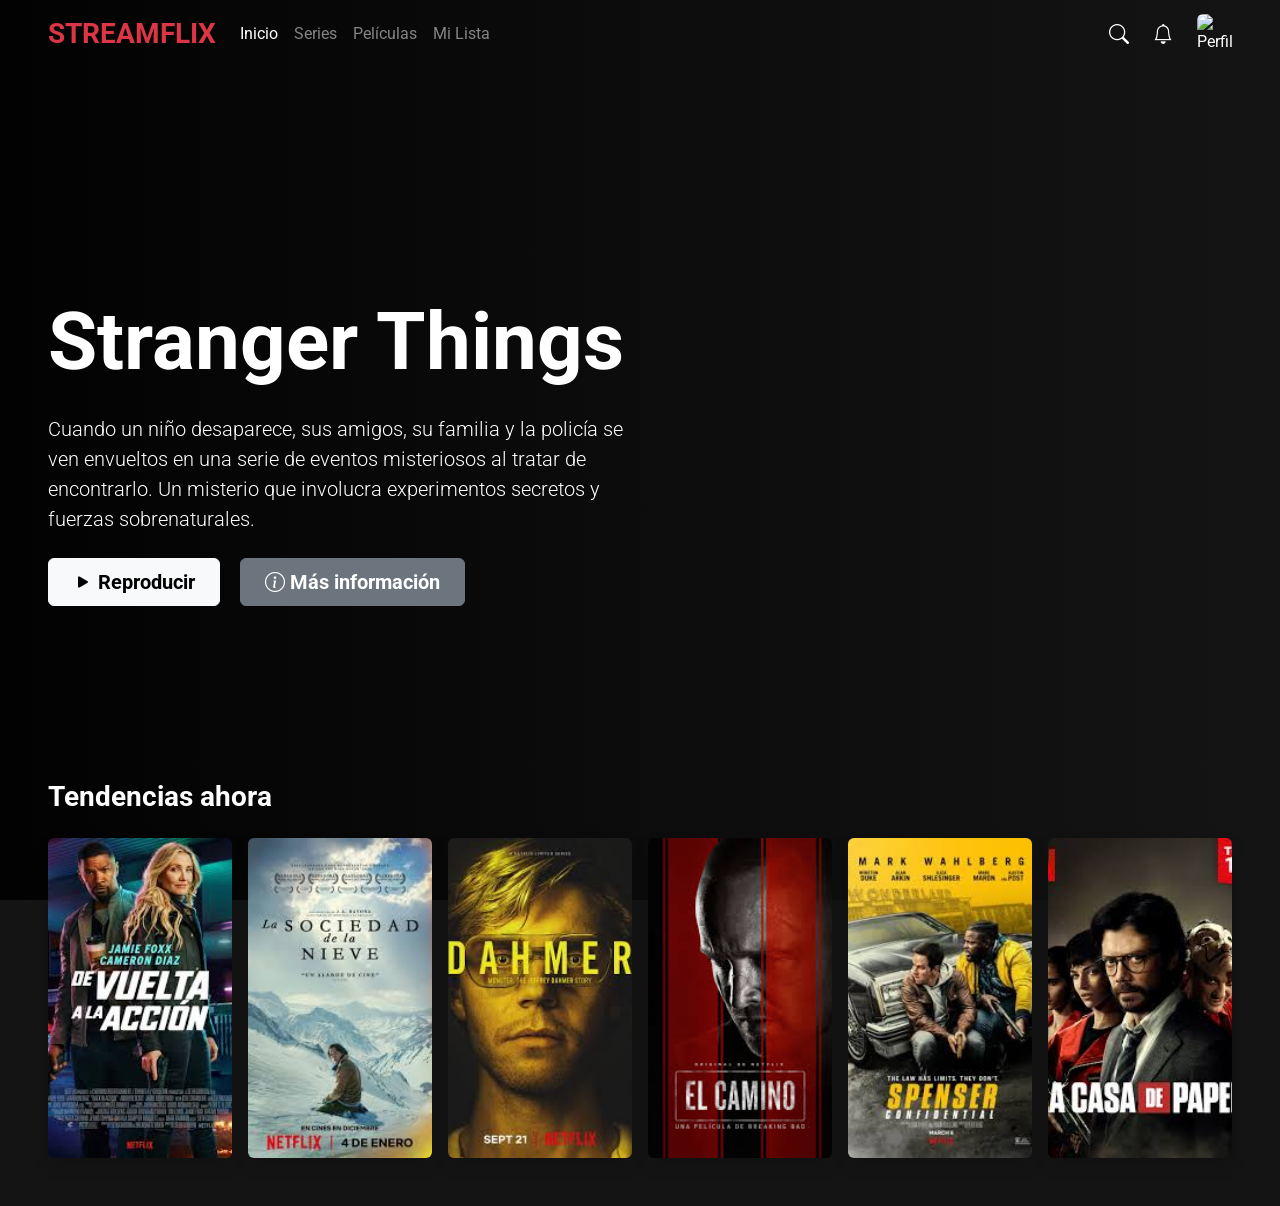
==== 02_streamflix/index.html @ e416805e "." ====
<!DOCTYPE html>
<html lang="es">

<head>
    <meta charset="UTF-8">
    <meta name="viewport" content="width=device-width, initial-scale=1.0">
    <!-- Nombre del autor/a -->
    <title>StreamFlix - Tu plataforma de streaming</title>

    <link href="https://cdn.jsdelivr.net/npm/bootstrap@5.3.2/dist/css/bootstrap.min.css" rel="stylesheet">
    <link rel="stylesheet" href="https://cdn.jsdelivr.net/npm/bootstrap-icons@1.11.1/font/bootstrap-icons.css">
    <link href="https://fonts.googleapis.com/css2?family=Roboto:wght@400;700&display=swap" rel="stylesheet">
    <link rel="stylesheet" href="static/css/style.css">
</head>

<body>
    <nav class="navbar navbar-expand-lg fixed-top barra-oscura">

        <div class="container-fluid px-5">

            <a class="navbar-brand text-danger fw-bold fs-3" href="#">STREAMFLIX</a>
            <button class="navbar-toggler bg-light" type="button" data-bs-toggle="collapse"
                data-bs-target="#menuPrincipal">
                <span class="navbar-toggler-icon"></span>
            </button>
            <div class="collapse navbar-collapse" id="menuPrincipal">
                <ul class="navbar-nav me-auto mb-2 mb-lg-0">
                    <li class="nav-item"><a class="nav-link text-white" href="#">Inicio</a></li>
                    <li class="nav-item"><a class="nav-link text-white-50" href="#">Series</a></li>
                    <li class="nav-item"><a class="nav-link text-white-50" href="#">Películas</a></li>
                    <li class="nav-item"><a class="nav-link text-white-50" href="#">Mi Lista</a></li>
                </ul>
                <div class="d-flex align-items-center text-white gap-4">
                    <i class="bi bi-search fs-5" style="cursor: pointer;"></i>
                    <i class="bi bi-bell fs-5" style="cursor: pointer;"></i>
                    <img src="https://upload.wikimedia.org/wikipedia/commons/0/0b/Netflix-avatar.png" alt="Perfil"
                        width="35" class="rounded" style="cursor: pointer;">
                </div>

            </div>

        </div>

    </nav>

    <header class="hero-portada vh-100 d-flex align-items-center text-white">

        <div class="container-fluid px-5">
            <h1 class="display-1 fw-bold mb-4">Stranger Things</h1>

            <p class="lead w-50 d-none d-md-block mb-4">
                Cuando un niño desaparece, sus amigos, su familia y la policía se ven envueltos en una serie de eventos
                misteriosos al tratar de encontrarlo. Un misterio que involucra experimentos secretos y fuerzas
                sobrenaturales.
            </p>
            <div class="botones-hero">
                <button class="btn btn-light px-4 py-2 me-3 fs-5 fw-bold">
                    <i class="bi bi-play-fill"></i> Reproducir
                </button>
                <button class="btn btn-secondary px-4 py-2 fs-5 fw-bold bg-opacity-50">
                    <i class="bi bi-info-circle"></i> Más información
                </button>
            </div>

        </div>

    </header>

    <main class="container-fluid px-5 seccion-catalogo mb-5">
        <h3 class="text-white mb-4 fw-bold">Tendencias ahora</h3>

        <div class="row g-3">
            <div class="col-6 col-md-4 col-lg-2">
                <div class="card bg-transparent border-0 tarjeta-pelicula">
                    <img src="static/images/image.png" alt="acción"
                        class="card-img rounded-2 shadow" alt="Póster">
                </div>
            </div>
            <div class="col-6 col-md-4 col-lg-2">
                <div class="card bg-transparent border-0 tarjeta-pelicula">
                    <img src="static/images/nieve.png"
                        class="card-img rounded-2 shadow" alt="Póster">
                </div>
            </div>
            <div class="col-6 col-md-4 col-lg-2">
                <div class="card bg-transparent border-0 tarjeta-pelicula">
                    <img src="static/images/dahmer.png"
                        class="card-img rounded-2 shadow" alt="Póster">
                </div>
            </div>
            <div class="col-6 col-md-4 col-lg-2">
                <div class="card bg-transparent border-0 tarjeta-pelicula">
                    <img src="static/images/camino.png"
                        class="card-img rounded-2 shadow" alt="Póster">
                </div>
            </div>
            <div class="col-6 col-md-4 col-lg-2">
                <div class="card bg-transparent border-0 tarjeta-pelicula">
                    <img src="static/images/spenser.png"
                        class="card-img rounded-2 shadow" alt="Póster">
                </div>
            </div>
            <div class="col-6 col-md-4 col-lg-2">
                <div class="card bg-transparent border-0 tarjeta-pelicula">
                    <img src="static/images/papel.png"
                        class="card-img rounded-2 shadow" alt="Póster">
                </div>
            </div>
        </div>


    </main>

    <script src="https://cdn.jsdelivr.net/npm/bootstrap@5.3.2/dist/js/bootstrap.bundle.min.js"></script>

    <script>
        const navbar = document.querySelector('.barra-oscura');

        window.addEventListener('scroll', () => {
            if (window.scrollY > 50) {
                navbar.classList.add('navbar-scrolled');
            } else {
                navbar.classList.remove('navbar-scrolled');
            }
        });
    </script>

</body>

</html>
---- 02_streamflix/static/css/style.css ----
/* 1. Fondo negro general y fuente Roboto */
body {
    background-color: #141414;
    font-family: 'Roboto', sans-serif;
    overflow-x: hidden; /* Evita que la página se rompa hacia los lados */
}

/* 2. Barra de navegación inicialmente transparente */
.barra-oscura {
    background-color: transparent; 
    transition: background-color 0.4s ease; /* Cambio suave */
}

/* 3. Clase que nuestro JavaScript añade al bajar (fondo negro) */
.navbar-scrolled {
    background-color: #141414; 
    box-shadow: 0 4px 6px rgba(0,0,0,0.5); /* Sombrilla sutil */
}

/* 4. La imagen de fondo de Stranger Things con un difuminado negro */
.hero-portada {
    background: linear-gradient(to right, rgba(0,0,0,0.9) 0%, rgba(0,0,0,0.4) 50%, transparent 100%), 
                url('https://images.alphacoders.com/133/1338193.png');
    background-size: cover;
    background-position: center;
}

/* 5. Subimos las películas para que monten encima del banner */
.seccion-catalogo {
    margin-top: -120px; 
    position: relative;
    z-index: 10;
}

/* 6. Animación al pasar el mouse por las películas */
.tarjeta-pelicula {
    transition: transform 0.3s ease-in-out;
    cursor: pointer;
}

.tarjeta-pelicula:hover {
    transform: scale(1.1); /* Crece 10% */
    z-index: 20; /* Se viene al frente */
}

/* 7. Estandarizamos todas las portadas al mismo tamaño */
.card-img {
    height: 320px; 
    object-fit: cover; /* Evita que las caras se aplasten */
}

/* 8. Responsive: En celulares, los pósters son más pequeños */
@media (max-width: 768px) {
    .card-img {
        height: 250px; 
    }
    .seccion-catalogo {
        margin-top: -50px; /* Sube menos en celular */
    }
}
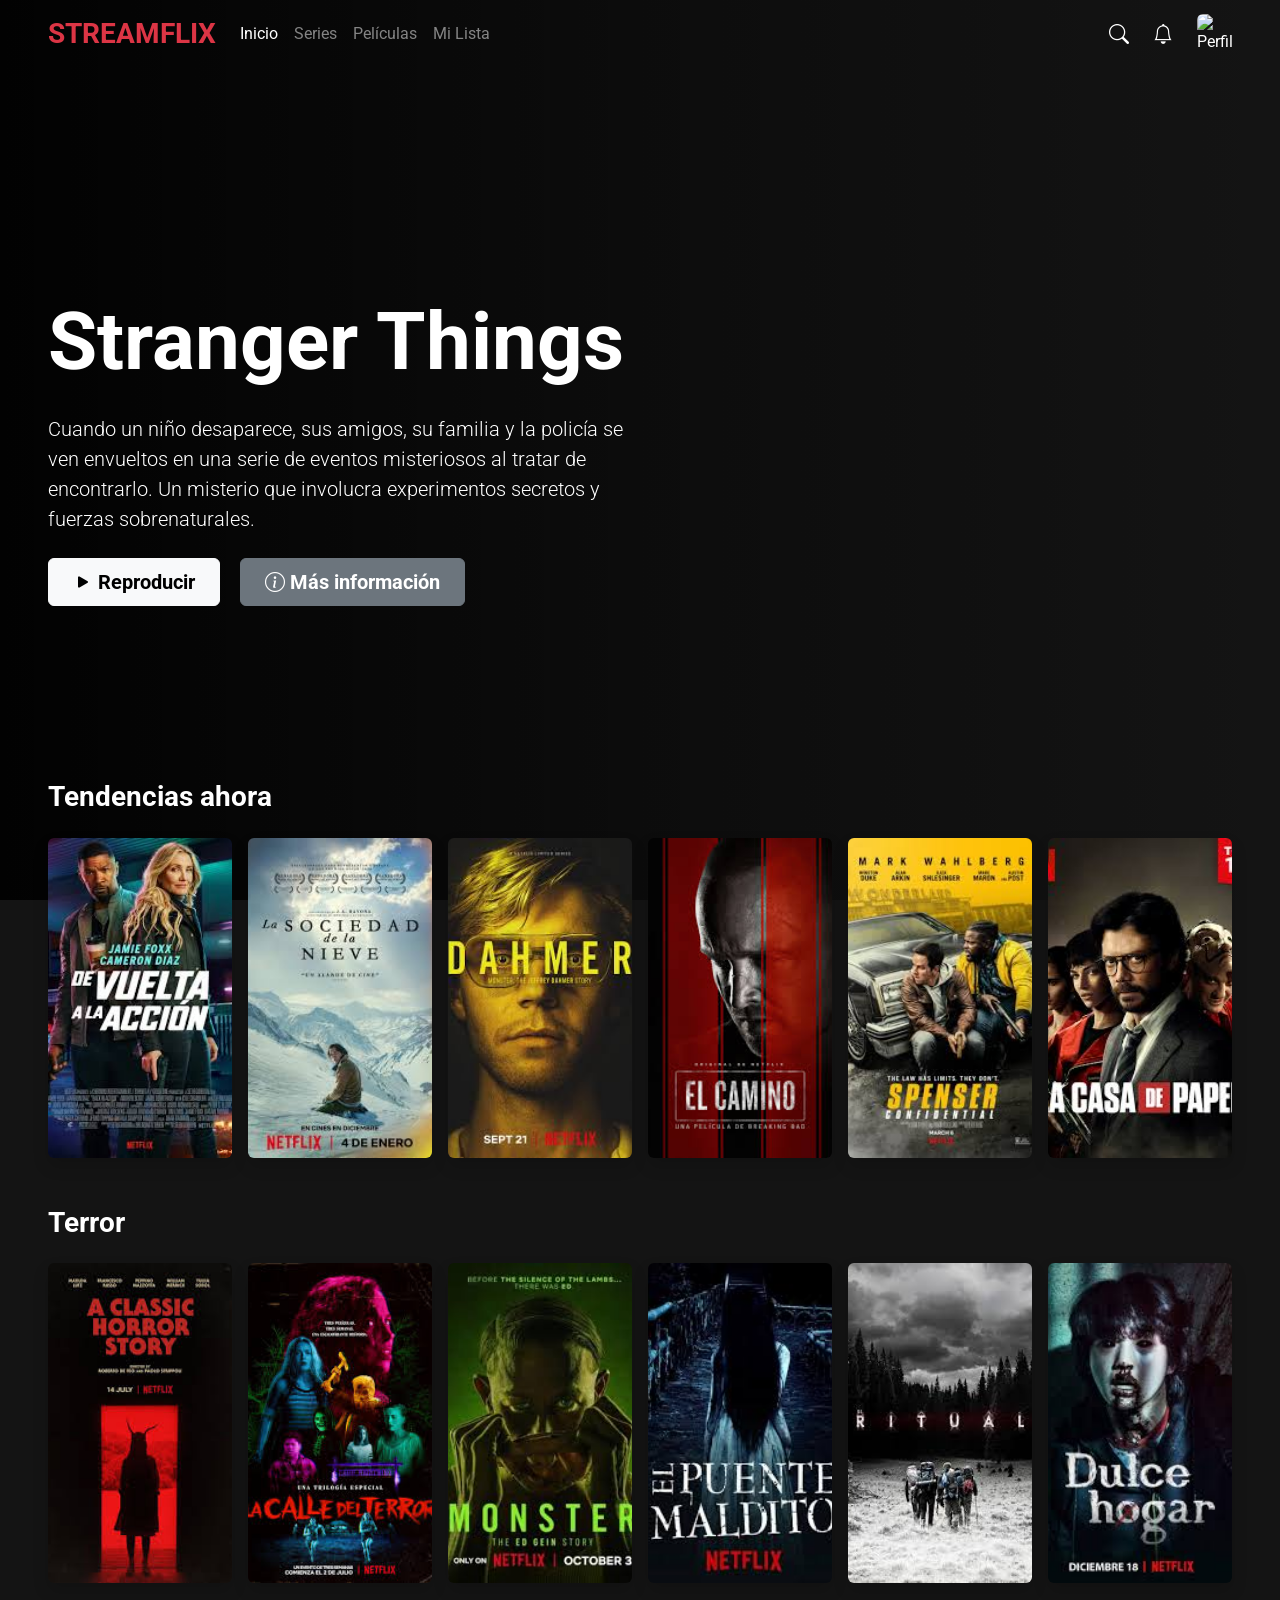
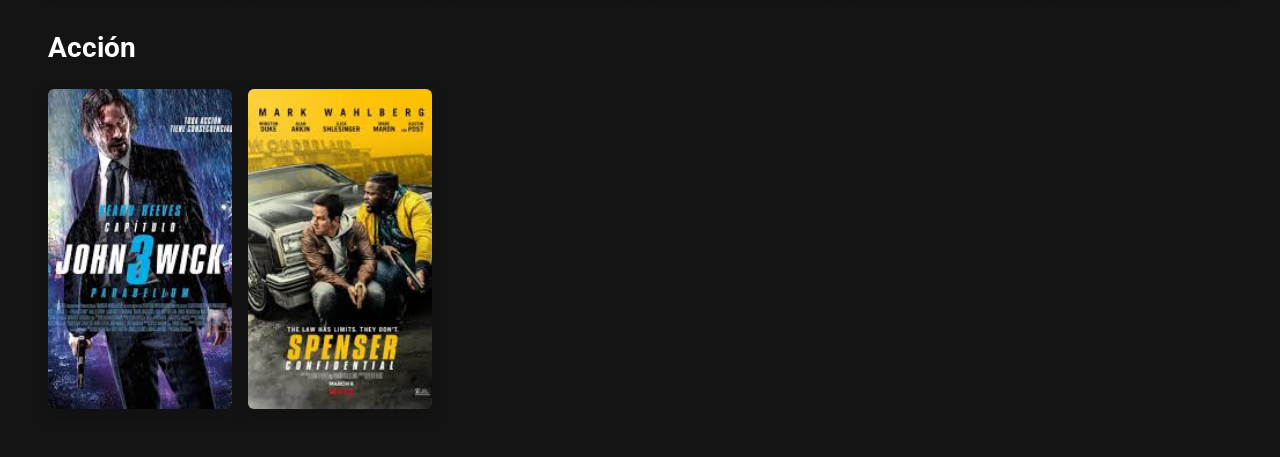
==== commit 4946df77: "." ====
--- a/02_streamflix/index.html
+++ b/02_streamflix/index.html
@@ -72,45 +72,89 @@
         <div class="row g-3">
             <div class="col-6 col-md-4 col-lg-2">
                 <div class="card bg-transparent border-0 tarjeta-pelicula">
-                    <img src="static/images/image.png" alt="acción"
-                        class="card-img rounded-2 shadow" alt="Póster">
+                    <img src="static/images/image.png" alt="acción" class="card-img rounded-2 shadow" alt="Póster">
                 </div>
             </div>
             <div class="col-6 col-md-4 col-lg-2">
                 <div class="card bg-transparent border-0 tarjeta-pelicula">
-                    <img src="static/images/nieve.png"
-                        class="card-img rounded-2 shadow" alt="Póster">
+                    <img src="static/images/nieve.png" class="card-img rounded-2 shadow" alt="Póster">
                 </div>
             </div>
             <div class="col-6 col-md-4 col-lg-2">
                 <div class="card bg-transparent border-0 tarjeta-pelicula">
-                    <img src="static/images/dahmer.png"
-                        class="card-img rounded-2 shadow" alt="Póster">
+                    <img src="static/images/dahmer.png" class="card-img rounded-2 shadow" alt="Póster">
                 </div>
             </div>
             <div class="col-6 col-md-4 col-lg-2">
                 <div class="card bg-transparent border-0 tarjeta-pelicula">
-                    <img src="static/images/camino.png"
-                        class="card-img rounded-2 shadow" alt="Póster">
+                    <img src="static/images/camino.png" class="card-img rounded-2 shadow" alt="Póster">
                 </div>
             </div>
             <div class="col-6 col-md-4 col-lg-2">
                 <div class="card bg-transparent border-0 tarjeta-pelicula">
-                    <img src="static/images/spenser.png"
-                        class="card-img rounded-2 shadow" alt="Póster">
+                    <img src="static/images/spenser.png" class="card-img rounded-2 shadow" alt="Póster">
                 </div>
             </div>
             <div class="col-6 col-md-4 col-lg-2">
                 <div class="card bg-transparent border-0 tarjeta-pelicula">
-                    <img src="static/images/papel.png"
-                        class="card-img rounded-2 shadow" alt="Póster">
+                    <img src="static/images/papel.png" class="card-img rounded-2 shadow" alt="Póster">
                 </div>
             </div>
         </div>
 
-
     </main>
 
+    <div class="container-fluid px-5 seccion-catalogo mb-5 mt-5">
+        <h3 class="text-white mb-4 fw-bold">Terror</h3>
+        <div class="row g-3">
+            <div class="col-6 col-md-4 col-lg-2">
+                <div class="card bg-transparent border-0 tarjeta-pelicula">
+                    <img src="static/images/classichorror.png" class="card-img rounded-2 shadow" alt="Póster">
+                </div>
+            </div>
+            <div class="col-6 col-md-4 col-lg-2">
+                <div class="card bg-transparent border-0 tarjeta-pelicula">
+                    <img src="static/images/lacalle.png" class="card-img rounded-2 shadow" alt="Póster">
+                </div>
+            </div>
+            <div class="col-6 col-md-4 col-lg-2">
+                <div class="card bg-transparent border-0 tarjeta-pelicula">
+                    <img src="static/images/monster.png" class="card-img rounded-2 shadow" alt="Póster">
+                </div>
+            </div>
+            <div class="col-6 col-md-4 col-lg-2">
+                <div class="card bg-transparent border-0 tarjeta-pelicula">
+                    <img src="static/images/puente.png" class="card-img rounded-2 shadow" alt="Póster">
+                </div>
+            </div>
+            <div class="col-6 col-md-4 col-lg-2">
+                <div class="card bg-transparent border-0 tarjeta-pelicula">
+                    <img src="static/images/ritual.png" class="card-img rounded-2 shadow" alt="Póster">
+                </div>
+            </div>
+            <div class="col-6 col-md-4 col-lg-2">
+                <div class="card bg-transparent border-0 tarjeta-pelicula">
+                    <img src="static/images/dulce.png" class="card-img rounded-2 shadow" alt="Póster">
+                </div>
+            </div>
+        </div>
+    </div>
+
+    <div class="container-fluid px-5 seccion-catalogo mb-5 mt-5">
+        <h3 class="text-white mb-4 fw-bold">Acción</h3>
+        <div class="row g-3">
+            <div class="col-6 col-md-4 col-lg-2">
+                <div class="card bg-transparent border-0 tarjeta-pelicula">
+                    <img src="static/images/johnwick.png" class="card-img rounded-2 shadow" alt="Póster">
+                </div>
+            </div>
+            <div class="col-6 col-md-4 col-lg-2">
+                <div class="card bg-transparent border-0 tarjeta-pelicula">
+                    <img src="static/images/spenser.png" class="card-img rounded-2 shadow" alt="Póster">
+                </div>
+            </div>
+        </div>
+    </div>
     <script src="https://cdn.jsdelivr.net/npm/bootstrap@5.3.2/dist/js/bootstrap.bundle.min.js"></script>
 
     <script>
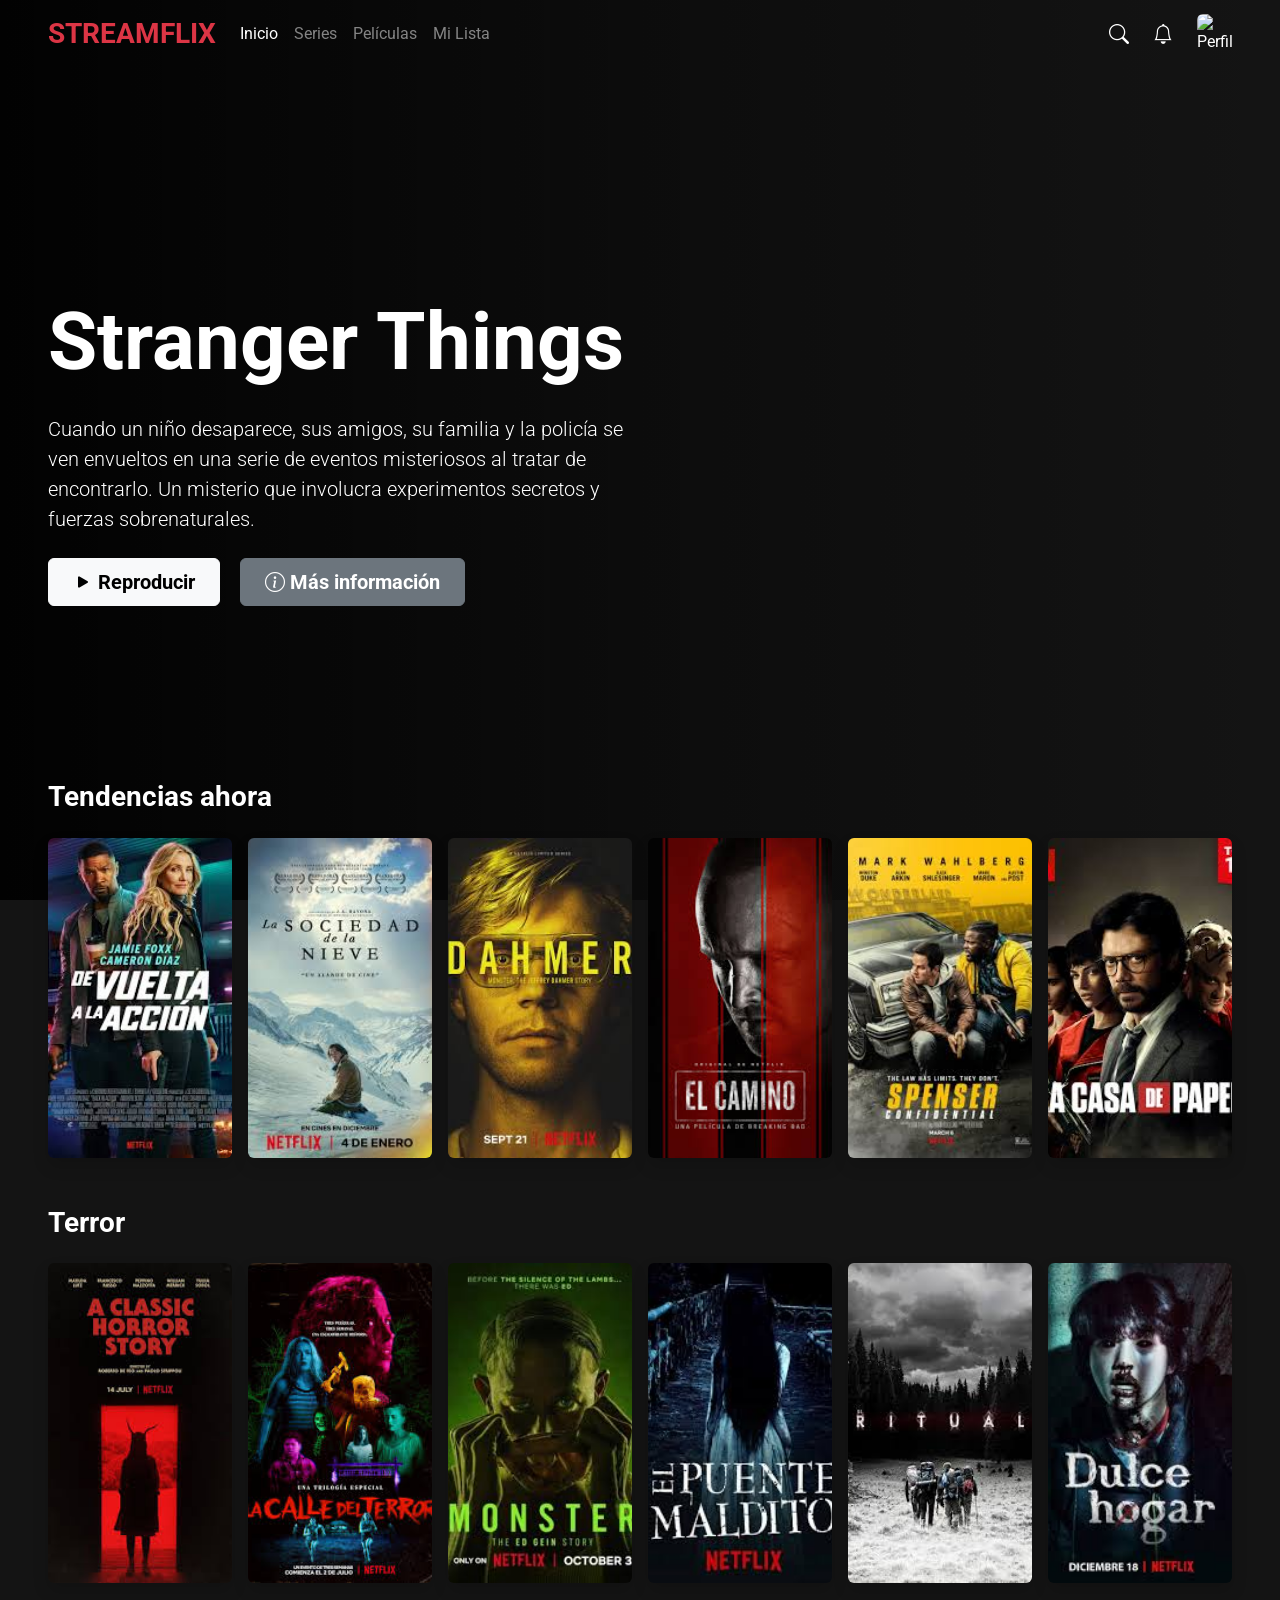
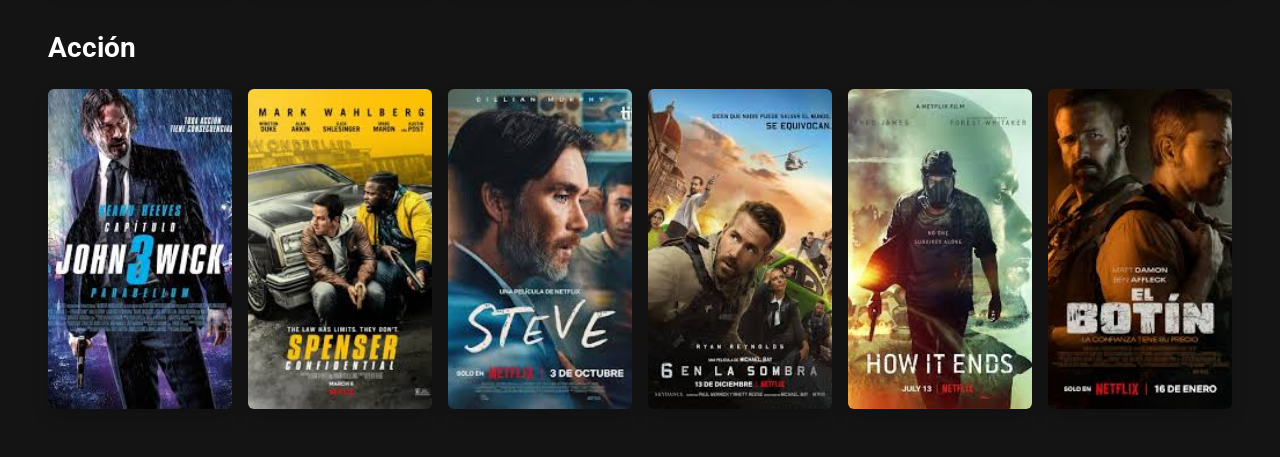
==== commit 21ccd667: "." ====
--- a/02_streamflix/index.html
+++ b/02_streamflix/index.html
@@ -153,6 +153,26 @@
                     <img src="static/images/spenser.png" class="card-img rounded-2 shadow" alt="Póster">
                 </div>
             </div>
+            <div class="col-6 col-md-4 col-lg-2">
+                <div class="card bg-transparent border-0 tarjeta-pelicula">
+                    <img src="static/images/steve.png" class="card-img rounded-2 shadow" alt="Póster">
+                </div>
+            </div>
+            <div class="col-6 col-md-4 col-lg-2">
+                <div class="card bg-transparent border-0 tarjeta-pelicula">
+                    <img src="static/images/sombra.png" class="card-img rounded-2 shadow" alt="Póster">
+                </div>
+            </div>
+            <div class="col-6 col-md-4 col-lg-2">
+                <div class="card bg-transparent border-0 tarjeta-pelicula">
+                    <img src="static/images/how.png" class="card-img rounded-2 shadow" alt="Póster">
+                </div>
+            </div>
+            <div class="col-6 col-md-4 col-lg-2">
+                <div class="card bg-transparent border-0 tarjeta-pelicula">
+                    <img src="static/images/botin.png" class="card-img rounded-2 shadow" alt="Póster">
+                </div>
+            </div>
         </div>
     </div>
     <script src="https://cdn.jsdelivr.net/npm/bootstrap@5.3.2/dist/js/bootstrap.bundle.min.js"></script>
